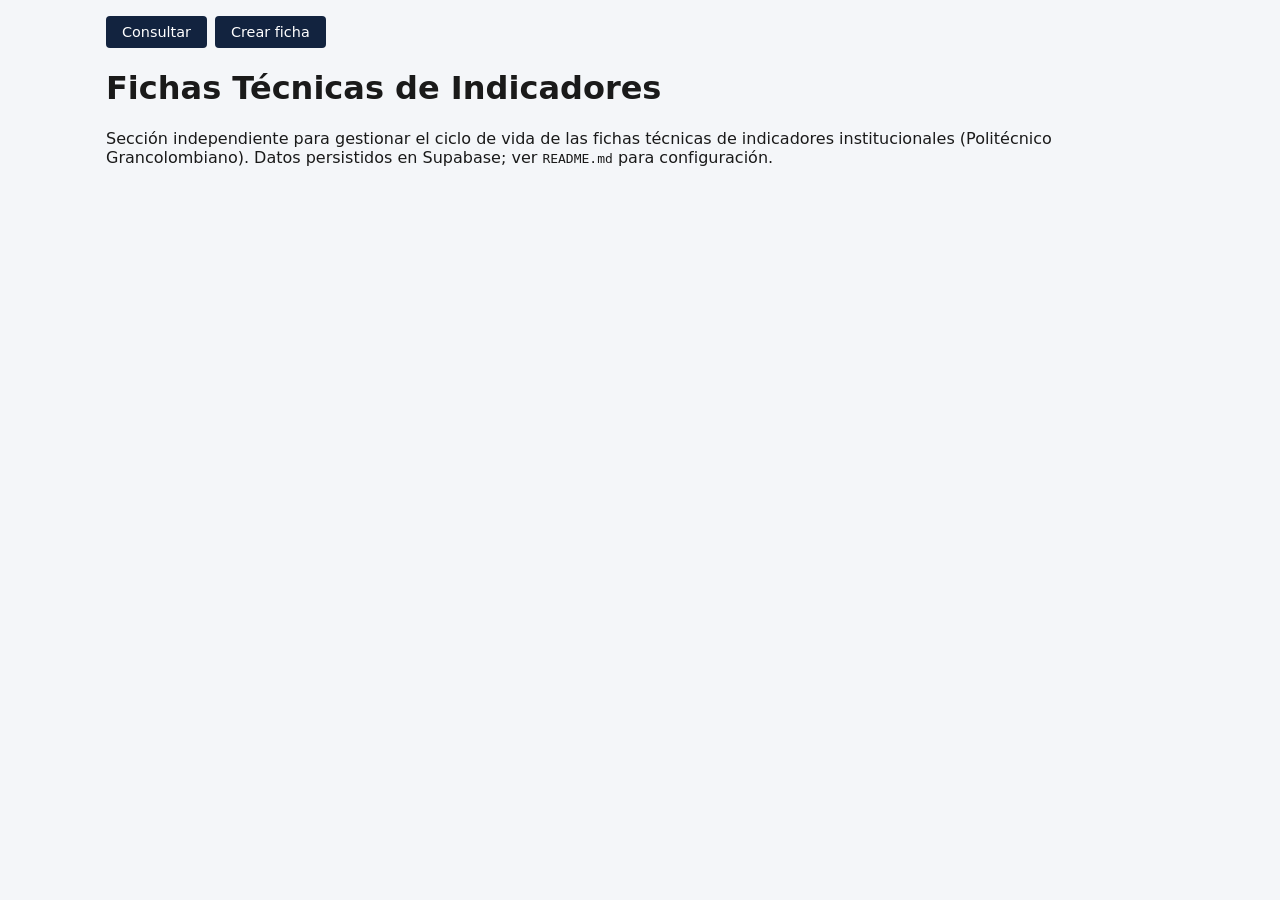
==== index.html @ 97851feb "Proyecto Inicio" ====
<!doctype html>
<html lang="es">
<head>
  <meta charset="utf-8" />
  <title>Fichas Técnicas de Indicadores — POLI</title>
  <meta name="viewport" content="width=device-width, initial-scale=1" />
  <link rel="stylesheet" href="css/main.css" />
</head>
<body>
  <div class="app-shell">
    <nav class="app-nav">
      <a href="pages/consultar.html">Consultar</a>
      <a href="pages/crear.html">Crear ficha</a>
    </nav>
    <h1>Fichas Técnicas de Indicadores</h1>
    <p>Sección independiente para gestionar el ciclo de vida de las fichas técnicas
       de indicadores institucionales (Politécnico Grancolombiano). Datos
       persistidos en Supabase; ver <code>README.md</code> para configuración.</p>
  </div>
</body>
</html>
---- css/main.css ----
:root {
  --color-navy-dark: #12233f;
  --color-navy-mid: #1c3f66;
  --color-bg: #f4f6f9;
  --color-border: #d6dde5;
  --color-text: #1a1a1a;

  --zona-deficiente-bg: #e53935;
  --zona-deficiente-fg: #ffffff;
  --zona-alerta-bg: #ffd400;
  --zona-alerta-fg: #000000;
  --zona-cumplimiento-bg: #2e7d32;
  --zona-cumplimiento-fg: #ffffff;
  --zona-sobrecumplimiento-bg: #29abe2;
  --zona-sobrecumplimiento-fg: #ffffff;

  --radius: 4px;
  --font: "Segoe UI", system-ui, sans-serif;
}

* { box-sizing: border-box; }

body {
  margin: 0;
  font-family: var(--font);
  color: var(--color-text);
  background: var(--color-bg);
}

.app-shell {
  max-width: 1100px;
  margin: 0 auto;
  padding: 1rem;
}

.app-nav {
  display: flex;
  gap: 0.5rem;
  margin-bottom: 1rem;
}

.app-nav a {
  padding: 0.5rem 1rem;
  background: var(--color-navy-dark);
  color: #fff;
  text-decoration: none;
  border-radius: var(--radius);
  font-size: 0.9rem;
}

.app-nav a.active { background: var(--color-navy-mid); }

/* ---- Filtros de búsqueda (vista Consulta) ---- */
.filtros {
  display: flex;
  flex-wrap: wrap;
  gap: 0.75rem;
  margin-bottom: 1rem;
  background: #fff;
  padding: 1rem;
  border-radius: var(--radius);
  border: 1px solid var(--color-border);
}

.filtros label {
  display: flex;
  flex-direction: column;
  font-size: 0.8rem;
  gap: 0.25rem;
  flex: 1 1 160px;
}

.tabla-resultados {
  width: 100%;
  border-collapse: collapse;
  background: #fff;
}

.tabla-resultados th, .tabla-resultados td {
  border: 1px solid var(--color-border);
  padding: 0.4rem 0.6rem;
  text-align: left;
  font-size: 0.85rem;
}

.tabla-resultados tr:hover { background: #eef3f8; cursor: pointer; }

/* ---- Tabs de la ficha ---- */
.tabs {
  display: flex;
  gap: 0.25rem;
  margin: 1rem 0 0;
}

.tabs button {
  padding: 0.5rem 1rem;
  border: 1px solid var(--color-border);
  border-bottom: none;
  background: #e9eef3;
  cursor: pointer;
  border-radius: var(--radius) var(--radius) 0 0;
  font-size: 0.85rem;
}

.tabs button.active { background: #fff; font-weight: 600; }

.tab-panel {
  display: none;
  background: #fff;
  border: 1px solid var(--color-border);
  padding: 1rem;
}

.tab-panel.active { display: block; }

.btn {
  padding: 0.5rem 1.2rem;
  border: none;
  border-radius: var(--radius);
  background: var(--color-navy-dark);
  color: #fff;
  cursor: pointer;
  font-size: 0.9rem;
}

.btn.secondary { background: #64748b; }
.btn:disabled { opacity: 0.5; cursor: not-allowed; }

.campo-obligatorio-error { border-color: #e53935 !important; }

.toast {
  position: fixed;
  bottom: 1rem;
  right: 1rem;
  padding: 0.75rem 1.25rem;
  border-radius: var(--radius);
  color: #fff;
  background: #1a1a1a;
  z-index: 1000;
}

.toast.error { background: var(--zona-deficiente-bg); }
.toast.success { background: var(--zona-cumplimiento-bg); }
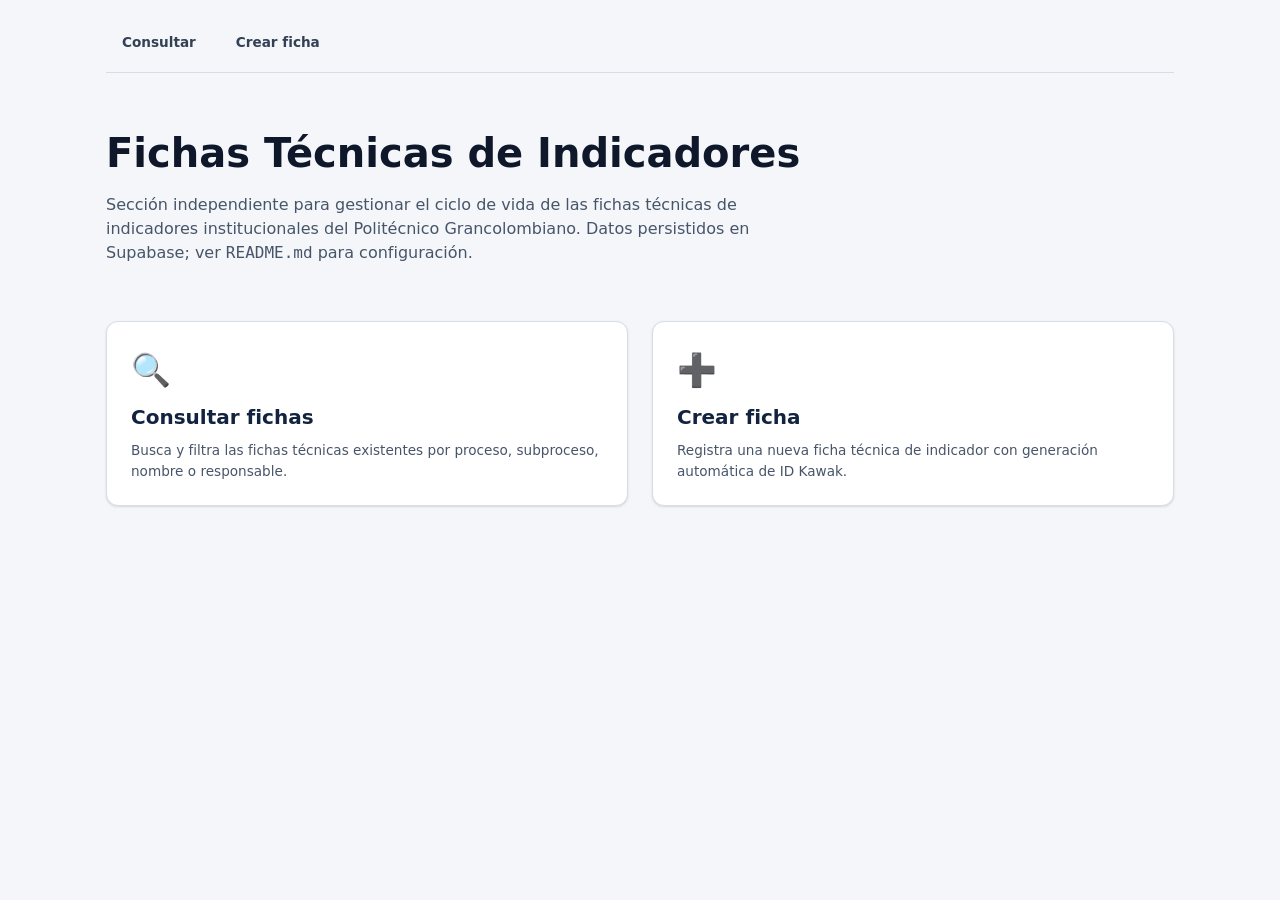
==== commit d15f4dcb: "AJUSTADO" ====
--- a/index.html
+++ b/index.html
@@ -12,10 +12,26 @@
       <a href="pages/consultar.html">Consultar</a>
       <a href="pages/crear.html">Crear ficha</a>
     </nav>
-    <h1>Fichas Técnicas de Indicadores</h1>
-    <p>Sección independiente para gestionar el ciclo de vida de las fichas técnicas
-       de indicadores institucionales (Politécnico Grancolombiano). Datos
-       persistidos en Supabase; ver <code>README.md</code> para configuración.</p>
+
+    <section class="hero">
+      <h1>Fichas Técnicas de Indicadores</h1>
+      <p>Sección independiente para gestionar el ciclo de vida de las fichas técnicas
+         de indicadores institucionales del Politécnico Grancolombiano. Datos
+         persistidos en Supabase; ver <code>README.md</code> para configuración.</p>
+    </section>
+
+    <div class="hero-cards">
+      <a class="hero-card" href="pages/consultar.html">
+        <span class="hero-card__icon" aria-hidden="true">🔍</span>
+        <span class="hero-card__title">Consultar fichas</span>
+        <span class="hero-card__desc">Busca y filtra las fichas técnicas existentes por proceso, subproceso, nombre o responsable.</span>
+      </a>
+      <a class="hero-card" href="pages/crear.html">
+        <span class="hero-card__icon" aria-hidden="true">➕</span>
+        <span class="hero-card__title">Crear ficha</span>
+        <span class="hero-card__desc">Registra una nueva ficha técnica de indicador con generación automática de ID Kawak.</span>
+      </a>
+    </div>
   </div>
 </body>
 </html>
--- a/css/main.css
+++ b/css/main.css
@@ -1,9 +1,22 @@
 :root {
   --color-navy-dark: #12233f;
   --color-navy-mid: #1c3f66;
+  --color-navy-light: #2d5c8f;
+  --color-accent: #2f8fd6;
   --color-bg: #f4f6f9;
   --color-border: #d6dde5;
   --color-text: #1a1a1a;
+
+  --gray-50: #f8fafc;
+  --gray-100: #f1f5f9;
+  --gray-200: #e2e8f0;
+  --gray-300: #cbd5e1;
+  --gray-400: #94a3b8;
+  --gray-500: #64748b;
+  --gray-600: #475569;
+  --gray-700: #334155;
+  --gray-800: #1e293b;
+  --gray-900: #0f172a;
 
   --zona-deficiente-bg: #e53935;
   --zona-deficiente-fg: #ffffff;
@@ -14,130 +27,401 @@
   --zona-sobrecumplimiento-bg: #29abe2;
   --zona-sobrecumplimiento-fg: #ffffff;
 
+  --fs-xs: 0.75rem;
+  --fs-sm: 0.85rem;
+  --fs-md: 1rem;
+  --fs-lg: 1.25rem;
+  --fs-xl: 1.6rem;
+  --fs-2xl: 2rem;
+  --fs-3xl: 2.5rem;
+  --lh-tight: 1.2;
+  --lh-normal: 1.5;
+
+  --space-1: 0.25rem;
+  --space-2: 0.5rem;
+  --space-3: 0.75rem;
+  --space-4: 1rem;
+  --space-5: 1.5rem;
+  --space-6: 2rem;
+  --space-7: 2.5rem;
+  --space-8: 3rem;
+
   --radius: 4px;
+  --radius-sm: 4px;
+  --radius-md: 8px;
+  --radius-lg: 12px;
+  --radius-pill: 999px;
+
+  --shadow-sm: 0 1px 2px rgba(15, 23, 42, 0.06), 0 1px 3px rgba(15, 23, 42, 0.08);
+  --shadow-md: 0 4px 8px rgba(15, 23, 42, 0.08), 0 2px 4px rgba(15, 23, 42, 0.06);
+  --shadow-lg: 0 12px 24px rgba(15, 23, 42, 0.12), 0 4px 8px rgba(15, 23, 42, 0.08);
+
+  --transition-fast: 150ms ease;
+
   --font: "Segoe UI", system-ui, sans-serif;
 }
 
 * { box-sizing: border-box; }
+
+:focus-visible {
+  outline: 2px solid var(--color-accent);
+  outline-offset: 2px;
+}
 
 body {
   margin: 0;
   font-family: var(--font);
   color: var(--color-text);
   background: var(--color-bg);
+  line-height: var(--lh-normal);
 }
 
 .app-shell {
   max-width: 1100px;
   margin: 0 auto;
-  padding: 1rem;
+  padding: var(--space-5) var(--space-4) var(--space-8);
+}
+
+.app-shell h1 {
+  font-size: var(--fs-2xl);
+  line-height: var(--lh-tight);
+  color: var(--gray-900);
+  margin: var(--space-2) 0 var(--space-5);
+}
+
+.app-shell > p {
+  color: var(--gray-600);
+  font-size: var(--fs-md);
+  max-width: 60ch;
 }
 
 .app-nav {
   display: flex;
-  gap: 0.5rem;
-  margin-bottom: 1rem;
+  gap: var(--space-2);
+  margin-bottom: var(--space-5);
+  padding-bottom: var(--space-3);
+  border-bottom: 1px solid var(--color-border);
 }
 
 .app-nav a {
-  padding: 0.5rem 1rem;
-  background: var(--color-navy-dark);
-  color: #fff;
+  padding: var(--space-2) var(--space-4);
+  background: transparent;
+  color: var(--gray-700);
   text-decoration: none;
-  border-radius: var(--radius);
-  font-size: 0.9rem;
-}
-
-.app-nav a.active { background: var(--color-navy-mid); }
+  border-radius: var(--radius-md);
+  font-size: var(--fs-sm);
+  font-weight: 600;
+  transition: background var(--transition-fast), color var(--transition-fast);
+}
+
+.app-nav a:hover { background: var(--gray-100); color: var(--color-navy-dark); }
+.app-nav a.active { background: var(--color-navy-dark); color: #fff; }
+
+/* ---- Formularios base ---- */
+input, select, textarea {
+  font-family: inherit;
+  font-size: var(--fs-sm);
+  color: var(--color-text);
+  background: #fff;
+  border: 1px solid var(--color-border);
+  border-radius: var(--radius-md);
+  padding: 0.5rem 0.65rem;
+  transition: border-color var(--transition-fast), box-shadow var(--transition-fast);
+}
+
+input:hover, select:hover, textarea:hover { border-color: var(--gray-400); }
+
+input:focus, select:focus, textarea:focus {
+  outline: none;
+  border-color: var(--color-accent);
+  box-shadow: 0 0 0 3px rgba(47, 143, 214, 0.15);
+}
+
+input:disabled, select:disabled, textarea:disabled {
+  background: var(--gray-100);
+  color: var(--gray-500);
+  cursor: not-allowed;
+}
 
 /* ---- Filtros de búsqueda (vista Consulta) ---- */
 .filtros {
   display: flex;
   flex-wrap: wrap;
-  gap: 0.75rem;
-  margin-bottom: 1rem;
+  align-items: flex-end;
+  gap: var(--space-4);
+  margin-bottom: var(--space-5);
   background: #fff;
-  padding: 1rem;
-  border-radius: var(--radius);
+  padding: var(--space-4);
+  border-radius: var(--radius-lg);
   border: 1px solid var(--color-border);
+  box-shadow: var(--shadow-sm);
 }
 
 .filtros label {
   display: flex;
   flex-direction: column;
-  font-size: 0.8rem;
-  gap: 0.25rem;
+  font-size: var(--fs-xs);
+  font-weight: 600;
+  color: var(--gray-600);
+  text-transform: uppercase;
+  letter-spacing: 0.03em;
+  gap: var(--space-1);
   flex: 1 1 160px;
+}
+
+.filtros__actions {
+  display: flex;
+  align-items: flex-end;
 }
 
 .tabla-resultados {
   width: 100%;
   border-collapse: collapse;
   background: #fff;
-}
-
-.tabla-resultados th, .tabla-resultados td {
-  border: 1px solid var(--color-border);
-  padding: 0.4rem 0.6rem;
+  border-radius: var(--radius-lg);
+  overflow: hidden;
+  box-shadow: var(--shadow-sm);
+}
+
+.tabla-resultados th {
+  background: var(--gray-100);
+  color: var(--gray-700);
+  text-transform: uppercase;
+  font-size: var(--fs-xs);
+  letter-spacing: 0.03em;
+  padding: var(--space-3) var(--space-4);
   text-align: left;
-  font-size: 0.85rem;
-}
-
-.tabla-resultados tr:hover { background: #eef3f8; cursor: pointer; }
+  border-bottom: 1px solid var(--color-border);
+}
+
+.tabla-resultados td {
+  border-bottom: 1px solid var(--color-border);
+  padding: var(--space-3) var(--space-4);
+  text-align: left;
+  font-size: var(--fs-sm);
+}
+
+.tabla-resultados tr:last-child td { border-bottom: none; }
+.tabla-resultados tbody tr:nth-child(even) { background: var(--gray-50); }
+
+.tabla-resultados tr:hover td {
+  background: #eaf2fa;
+  cursor: pointer;
+}
 
 /* ---- Tabs de la ficha ---- */
 .tabs {
-  display: flex;
-  gap: 0.25rem;
-  margin: 1rem 0 0;
+  display: inline-flex;
+  gap: 2px;
+  margin: var(--space-5) 0 0;
+  padding: 3px;
+  background: var(--gray-100);
+  border-radius: var(--radius-pill);
 }
 
 .tabs button {
-  padding: 0.5rem 1rem;
-  border: 1px solid var(--color-border);
-  border-bottom: none;
-  background: #e9eef3;
+  padding: 0.45rem 1.1rem;
+  border: none;
+  background: transparent;
+  color: var(--gray-600);
   cursor: pointer;
-  border-radius: var(--radius) var(--radius) 0 0;
-  font-size: 0.85rem;
-}
-
-.tabs button.active { background: #fff; font-weight: 600; }
+  border-radius: var(--radius-pill);
+  font-size: var(--fs-sm);
+  font-weight: 600;
+  transition: background var(--transition-fast), color var(--transition-fast);
+}
+
+.tabs button:hover { color: var(--color-navy-dark); }
+.tabs button.active { background: #fff; color: var(--color-navy-dark); box-shadow: var(--shadow-sm); }
 
 .tab-panel {
   display: none;
-  background: #fff;
-  border: 1px solid var(--color-border);
-  padding: 1rem;
+  background: transparent;
+  border: none;
+  padding: var(--space-5) 0 0;
 }
 
 .tab-panel.active { display: block; }
 
 .btn {
-  padding: 0.5rem 1.2rem;
-  border: none;
-  border-radius: var(--radius);
+  display: inline-flex;
+  align-items: center;
+  gap: 0.4rem;
+  padding: 0.55rem 1.25rem;
+  border: 1px solid transparent;
+  border-radius: var(--radius-md);
   background: var(--color-navy-dark);
   color: #fff;
   cursor: pointer;
-  font-size: 0.9rem;
-}
-
-.btn.secondary { background: #64748b; }
-.btn:disabled { opacity: 0.5; cursor: not-allowed; }
+  font-size: var(--fs-sm);
+  font-weight: 600;
+  text-decoration: none;
+  transition: background var(--transition-fast), box-shadow var(--transition-fast), transform var(--transition-fast);
+}
+
+.btn:hover { background: var(--color-navy-light); box-shadow: var(--shadow-sm); }
+.btn:active { transform: translateY(1px); }
+
+.btn.secondary { background: var(--gray-500); }
+.btn.secondary:hover { background: var(--gray-600); }
+
+.btn.ghost {
+  background: transparent;
+  color: var(--color-navy-dark);
+  border-color: var(--color-border);
+}
+.btn.ghost:hover { background: var(--gray-100); box-shadow: none; }
+
+.btn:disabled { opacity: 0.5; cursor: not-allowed; transform: none; }
 
 .campo-obligatorio-error { border-color: #e53935 !important; }
+
+.ficha-acciones {
+  display: flex;
+  justify-content: flex-end;
+  gap: var(--space-3);
+  margin-top: var(--space-5);
+}
+
+.detalle-acciones {
+  display: flex;
+  gap: var(--space-3);
+  margin-bottom: var(--space-2);
+}
+
+/* ---- Landing ---- */
+.hero {
+  padding: var(--space-6) 0 var(--space-5);
+}
+
+.hero h1 {
+  font-size: var(--fs-3xl);
+  margin: 0 0 var(--space-3);
+}
+
+.hero p {
+  color: var(--gray-600);
+  font-size: var(--fs-md);
+  max-width: 65ch;
+}
+
+.hero-cards {
+  display: grid;
+  grid-template-columns: repeat(auto-fit, minmax(240px, 1fr));
+  gap: var(--space-5);
+  margin-top: var(--space-4);
+}
+
+.hero-card {
+  display: flex;
+  flex-direction: column;
+  gap: var(--space-2);
+  padding: var(--space-5);
+  background: #fff;
+  border: 1px solid var(--color-border);
+  border-radius: var(--radius-lg);
+  box-shadow: var(--shadow-sm);
+  text-decoration: none;
+  color: inherit;
+  transition: box-shadow var(--transition-fast), transform var(--transition-fast), border-color var(--transition-fast);
+}
+
+.hero-card:hover {
+  box-shadow: var(--shadow-md);
+  border-color: var(--color-navy-light);
+  transform: translateY(-2px);
+}
+
+.hero-card__icon { font-size: var(--fs-2xl); }
+
+.hero-card__title {
+  font-size: var(--fs-lg);
+  font-weight: 700;
+  color: var(--color-navy-dark);
+}
+
+.hero-card__desc {
+  color: var(--gray-600);
+  font-size: var(--fs-sm);
+}
+
+/* ---- Login ---- */
+.login-card {
+  max-width: 420px;
+  margin: var(--space-8) auto 0;
+  padding: var(--space-6);
+  background: #fff;
+  border: 1px solid var(--color-border);
+  border-radius: var(--radius-lg);
+  box-shadow: var(--shadow-sm);
+}
+
+.login-card h1 {
+  font-size: var(--fs-xl);
+  margin: 0 0 var(--space-2);
+}
+
+.login-card p {
+  color: var(--gray-600);
+  font-size: var(--fs-sm);
+  margin: 0 0 var(--space-4);
+}
+
+.login-card form {
+  display: flex;
+  flex-direction: column;
+  gap: var(--space-3);
+}
+
+.login-card label {
+  font-size: var(--fs-xs);
+  font-weight: 600;
+  color: var(--gray-600);
+  text-transform: uppercase;
+  letter-spacing: 0.03em;
+}
+
+.login-msg {
+  margin-top: var(--space-3);
+  font-size: var(--fs-sm);
+}
+
+.login-msg.success { color: var(--zona-cumplimiento-bg); }
+.login-msg.error { color: var(--zona-deficiente-bg); }
+
+/* ---- Bloque de usuario en el nav ---- */
+.app-nav__user {
+  margin-left: auto;
+  align-self: center;
+  font-size: var(--fs-sm);
+  color: var(--gray-600);
+}
+
+.app-nav__user a { color: var(--color-accent); text-decoration: none; }
+.app-nav__user a:hover { text-decoration: underline; }
 
 .toast {
   position: fixed;
-  bottom: 1rem;
-  right: 1rem;
-  padding: 0.75rem 1.25rem;
-  border-radius: var(--radius);
+  bottom: var(--space-5);
+  right: var(--space-5);
+  display: flex;
+  align-items: center;
+  gap: var(--space-2);
+  padding: 0.85rem 1.25rem;
+  border-radius: var(--radius-md);
   color: #fff;
-  background: #1a1a1a;
+  background: var(--gray-900);
+  border-left: 4px solid var(--gray-500);
+  box-shadow: var(--shadow-lg);
+  font-size: var(--fs-sm);
   z-index: 1000;
-}
-
-.toast.error { background: var(--zona-deficiente-bg); }
-.toast.success { background: var(--zona-cumplimiento-bg); }
+  animation: toast-in var(--transition-fast);
+}
+
+.toast.error { border-left-color: var(--zona-deficiente-bg); }
+.toast.success { border-left-color: var(--zona-cumplimiento-bg); }
+
+@keyframes toast-in {
+  from { opacity: 0; transform: translateY(8px); }
+  to { opacity: 1; transform: translateY(0); }
+}
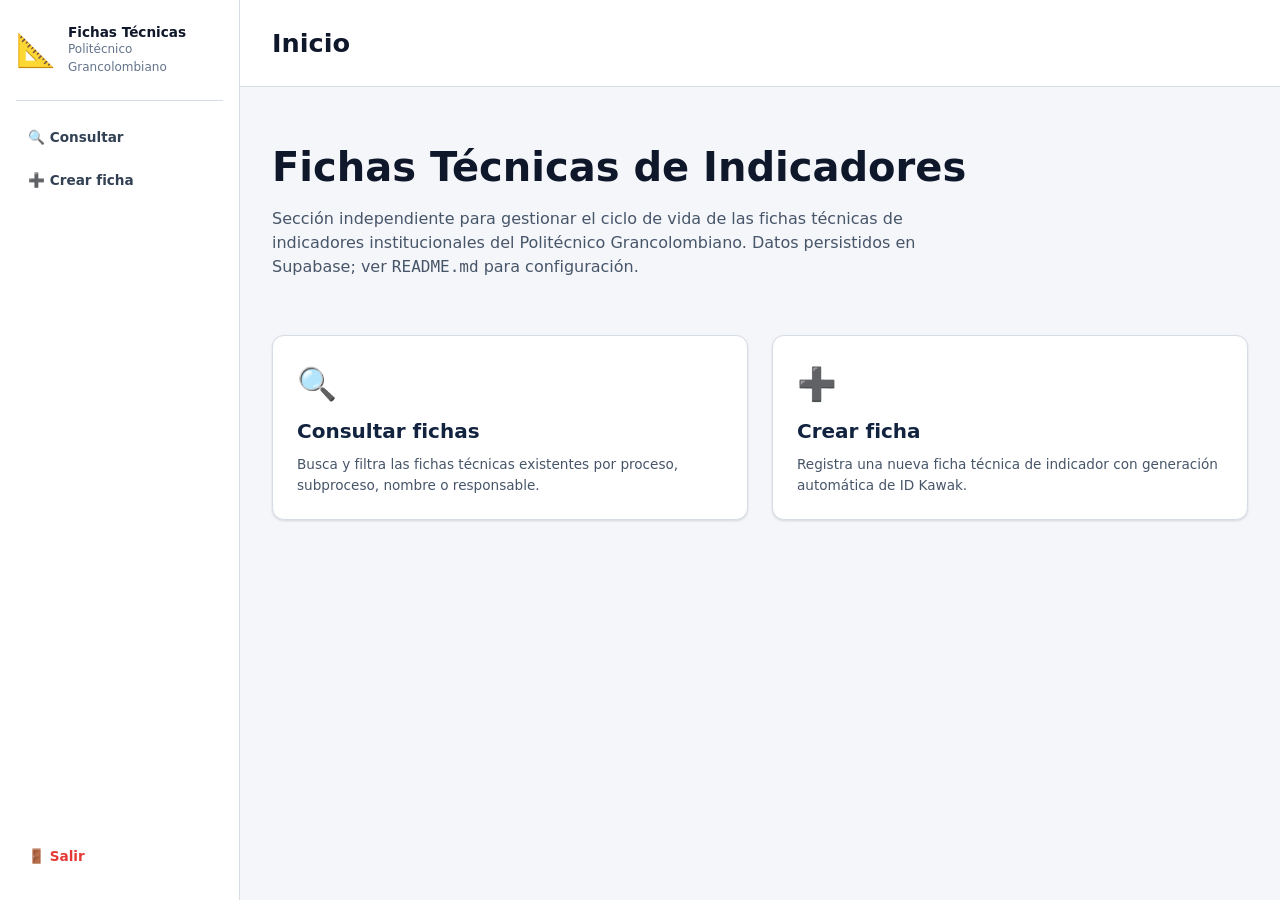
==== commit 980cf08d: "Fronted" ====
--- a/index.html
+++ b/index.html
@@ -7,31 +7,51 @@
   <link rel="stylesheet" href="css/main.css" />
 </head>
 <body>
-  <div class="app-shell">
-    <nav class="app-nav">
-      <a href="pages/consultar.html">Consultar</a>
-      <a href="pages/crear.html">Crear ficha</a>
-    </nav>
+  <div class="shell">
+    <aside class="sidebar">
+      <div class="sidebar__brand">
+        <span class="sidebar__brand-icon" aria-hidden="true">📐</span>
+        <div>
+          <div class="sidebar__brand-title">Fichas Técnicas</div>
+          <div class="sidebar__brand-subtitle">Politécnico Grancolombiano</div>
+        </div>
+      </div>
+      <nav class="sidebar__nav">
+        <a href="pages/consultar.html" class="sidebar__link">🔍 Consultar</a>
+        <a href="pages/crear.html" class="sidebar__link">➕ Crear ficha</a>
+      </nav>
+      <a href="#" id="btn-salir" class="sidebar__link sidebar__link--danger">🚪 Salir</a>
+    </aside>
+    <div class="main">
+      <header class="topbar">
+        <h1 class="topbar__title">Inicio</h1>
+        <div class="topbar__user" id="topbar-user"></div>
+      </header>
+      <div class="content">
+        <section class="hero">
+          <h1>Fichas Técnicas de Indicadores</h1>
+          <p>Sección independiente para gestionar el ciclo de vida de las fichas técnicas
+             de indicadores institucionales del Politécnico Grancolombiano. Datos
+             persistidos en Supabase; ver <code>README.md</code> para configuración.</p>
+        </section>
 
-    <section class="hero">
-      <h1>Fichas Técnicas de Indicadores</h1>
-      <p>Sección independiente para gestionar el ciclo de vida de las fichas técnicas
-         de indicadores institucionales del Politécnico Grancolombiano. Datos
-         persistidos en Supabase; ver <code>README.md</code> para configuración.</p>
-    </section>
-
-    <div class="hero-cards">
-      <a class="hero-card" href="pages/consultar.html">
-        <span class="hero-card__icon" aria-hidden="true">🔍</span>
-        <span class="hero-card__title">Consultar fichas</span>
-        <span class="hero-card__desc">Busca y filtra las fichas técnicas existentes por proceso, subproceso, nombre o responsable.</span>
-      </a>
-      <a class="hero-card" href="pages/crear.html">
-        <span class="hero-card__icon" aria-hidden="true">➕</span>
-        <span class="hero-card__title">Crear ficha</span>
-        <span class="hero-card__desc">Registra una nueva ficha técnica de indicador con generación automática de ID Kawak.</span>
-      </a>
+        <div class="hero-cards">
+          <a class="hero-card" href="pages/consultar.html">
+            <span class="hero-card__icon" aria-hidden="true">🔍</span>
+            <span class="hero-card__title">Consultar fichas</span>
+            <span class="hero-card__desc">Busca y filtra las fichas técnicas existentes por proceso, subproceso, nombre o responsable.</span>
+          </a>
+          <a class="hero-card" href="pages/crear.html">
+            <span class="hero-card__icon" aria-hidden="true">➕</span>
+            <span class="hero-card__title">Crear ficha</span>
+            <span class="hero-card__desc">Registra una nueva ficha técnica de indicador con generación automática de ID Kawak.</span>
+          </a>
+        </div>
+      </div>
     </div>
   </div>
+
+  <script src="js/config.js"></script>
+  <script type="module" src="js/views/index.js"></script>
 </body>
 </html>
--- a/css/main.css
+++ b/css/main.css
@@ -95,27 +95,141 @@
   max-width: 60ch;
 }
 
-.app-nav {
-  display: flex;
-  gap: var(--space-2);
-  margin-bottom: var(--space-5);
-  padding-bottom: var(--space-3);
+/* ---- Shell con sidebar (vistas protegidas) ---- */
+.shell {
+  display: flex;
+  min-height: 100vh;
+}
+
+.sidebar {
+  width: 240px;
+  flex-shrink: 0;
+  position: sticky;
+  top: 0;
+  height: 100vh;
+  overflow-y: auto;
+  display: flex;
+  flex-direction: column;
+  background: #fff;
+  border-right: 1px solid var(--color-border);
+  padding: var(--space-5) var(--space-4);
+}
+
+.sidebar__brand {
+  display: flex;
+  align-items: center;
+  gap: var(--space-3);
+  padding-bottom: var(--space-5);
+  margin-bottom: var(--space-4);
   border-bottom: 1px solid var(--color-border);
 }
 
-.app-nav a {
-  padding: var(--space-2) var(--space-4);
-  background: transparent;
+.sidebar__brand-icon { font-size: var(--fs-2xl); }
+
+.sidebar__brand-title {
+  font-weight: 700;
+  color: var(--gray-900);
+  font-size: var(--fs-sm);
+  line-height: var(--lh-tight);
+}
+
+.sidebar__brand-subtitle {
+  font-size: var(--fs-xs);
+  color: var(--gray-500);
+}
+
+.sidebar__nav {
+  display: flex;
+  flex-direction: column;
+  gap: var(--space-1);
+  flex: 1;
+}
+
+.sidebar__link {
+  display: flex;
+  align-items: center;
+  gap: var(--space-3);
+  padding: 0.6rem var(--space-3);
+  border-radius: var(--radius-md);
   color: var(--gray-700);
   text-decoration: none;
-  border-radius: var(--radius-md);
   font-size: var(--fs-sm);
   font-weight: 600;
   transition: background var(--transition-fast), color var(--transition-fast);
 }
 
-.app-nav a:hover { background: var(--gray-100); color: var(--color-navy-dark); }
-.app-nav a.active { background: var(--color-navy-dark); color: #fff; }
+.sidebar__link:hover { background: var(--gray-100); color: var(--color-navy-dark); }
+.sidebar__link.active { background: var(--color-navy-dark); color: #fff; }
+
+.sidebar__link--danger {
+  color: var(--zona-deficiente-bg);
+  margin-top: var(--space-4);
+}
+.sidebar__link--danger:hover { background: #fdecea; }
+
+.main {
+  flex: 1;
+  min-width: 0;
+  display: flex;
+  flex-direction: column;
+}
+
+.topbar {
+  display: flex;
+  align-items: center;
+  justify-content: space-between;
+  gap: var(--space-4);
+  padding: var(--space-5) var(--space-6);
+  border-bottom: 1px solid var(--color-border);
+  background: #fff;
+}
+
+.topbar__title {
+  font-size: var(--fs-xl);
+  font-weight: 700;
+  color: var(--gray-900);
+  margin: 0;
+}
+
+.topbar__user {
+  display: flex;
+  align-items: center;
+  gap: var(--space-2);
+  font-size: var(--fs-sm);
+  color: var(--gray-600);
+}
+
+.topbar__avatar {
+  display: inline-flex;
+  align-items: center;
+  justify-content: center;
+  width: 2rem;
+  height: 2rem;
+  border-radius: 50%;
+  background: var(--color-navy-dark);
+  color: #fff;
+  font-size: var(--fs-xs);
+  font-weight: 700;
+  flex-shrink: 0;
+}
+
+.content {
+  padding: var(--space-5) var(--space-6) var(--space-8);
+  flex: 1;
+}
+
+.content h1 {
+  font-size: var(--fs-2xl);
+  line-height: var(--lh-tight);
+  color: var(--gray-900);
+  margin: var(--space-2) 0 var(--space-5);
+}
+
+.content > p {
+  color: var(--gray-600);
+  font-size: var(--fs-md);
+  max-width: 60ch;
+}
 
 /* ---- Formularios base ---- */
 input, select, textarea {
@@ -174,6 +288,76 @@
   align-items: flex-end;
 }
 
+/* ---- Paginación (vista Consulta) ---- */
+.paginacion {
+  display: flex;
+  flex-wrap: wrap;
+  align-items: center;
+  justify-content: space-between;
+  gap: var(--space-4);
+  margin: var(--space-4) 0 var(--space-5);
+  padding: var(--space-3) var(--space-4);
+  background: #fff;
+  border-radius: var(--radius-lg);
+  border: 1px solid var(--color-border);
+  box-shadow: var(--shadow-sm);
+}
+
+.paginacion label {
+  display: flex;
+  align-items: center;
+  gap: var(--space-2);
+  font-size: var(--fs-xs);
+  font-weight: 600;
+  color: var(--gray-600);
+  text-transform: uppercase;
+  letter-spacing: 0.03em;
+}
+
+.paginacion__controles {
+  display: flex;
+  align-items: center;
+  gap: var(--space-3);
+  font-size: var(--fs-sm);
+  color: var(--gray-700);
+}
+
+.paginacion__paginas {
+  display: flex;
+  align-items: center;
+  gap: var(--space-1);
+}
+
+.paginacion__pagina {
+  min-width: 2rem;
+  height: 2rem;
+  padding: 0 0.5rem;
+  border: 1px solid var(--color-border);
+  border-radius: var(--radius-md);
+  background: #fff;
+  color: var(--gray-700);
+  font-size: var(--fs-sm);
+  font-weight: 600;
+  cursor: pointer;
+  transition: background var(--transition-fast), color var(--transition-fast);
+}
+
+.paginacion__pagina:hover { background: var(--gray-100); }
+.paginacion__pagina.active {
+  background: var(--color-navy-dark);
+  color: #fff;
+  border-color: var(--color-navy-dark);
+  cursor: default;
+}
+
+.paginacion__ellipsis {
+  padding: 0 0.25rem;
+  color: var(--gray-400);
+  font-size: var(--fs-sm);
+}
+
+.tabla-scroll { overflow-x: auto; }
+
 .tabla-resultados {
   width: 100%;
   border-collapse: collapse;
@@ -184,8 +368,8 @@
 }
 
 .tabla-resultados th {
-  background: var(--gray-100);
-  color: var(--gray-700);
+  background: var(--color-navy-dark);
+  color: #fff;
   text-transform: uppercase;
   font-size: var(--fs-xs);
   letter-spacing: 0.03em;
@@ -389,17 +573,6 @@
 .login-msg.success { color: var(--zona-cumplimiento-bg); }
 .login-msg.error { color: var(--zona-deficiente-bg); }
 
-/* ---- Bloque de usuario en el nav ---- */
-.app-nav__user {
-  margin-left: auto;
-  align-self: center;
-  font-size: var(--fs-sm);
-  color: var(--gray-600);
-}
-
-.app-nav__user a { color: var(--color-accent); text-decoration: none; }
-.app-nav__user a:hover { text-decoration: underline; }
-
 .toast {
   position: fixed;
   bottom: var(--space-5);
